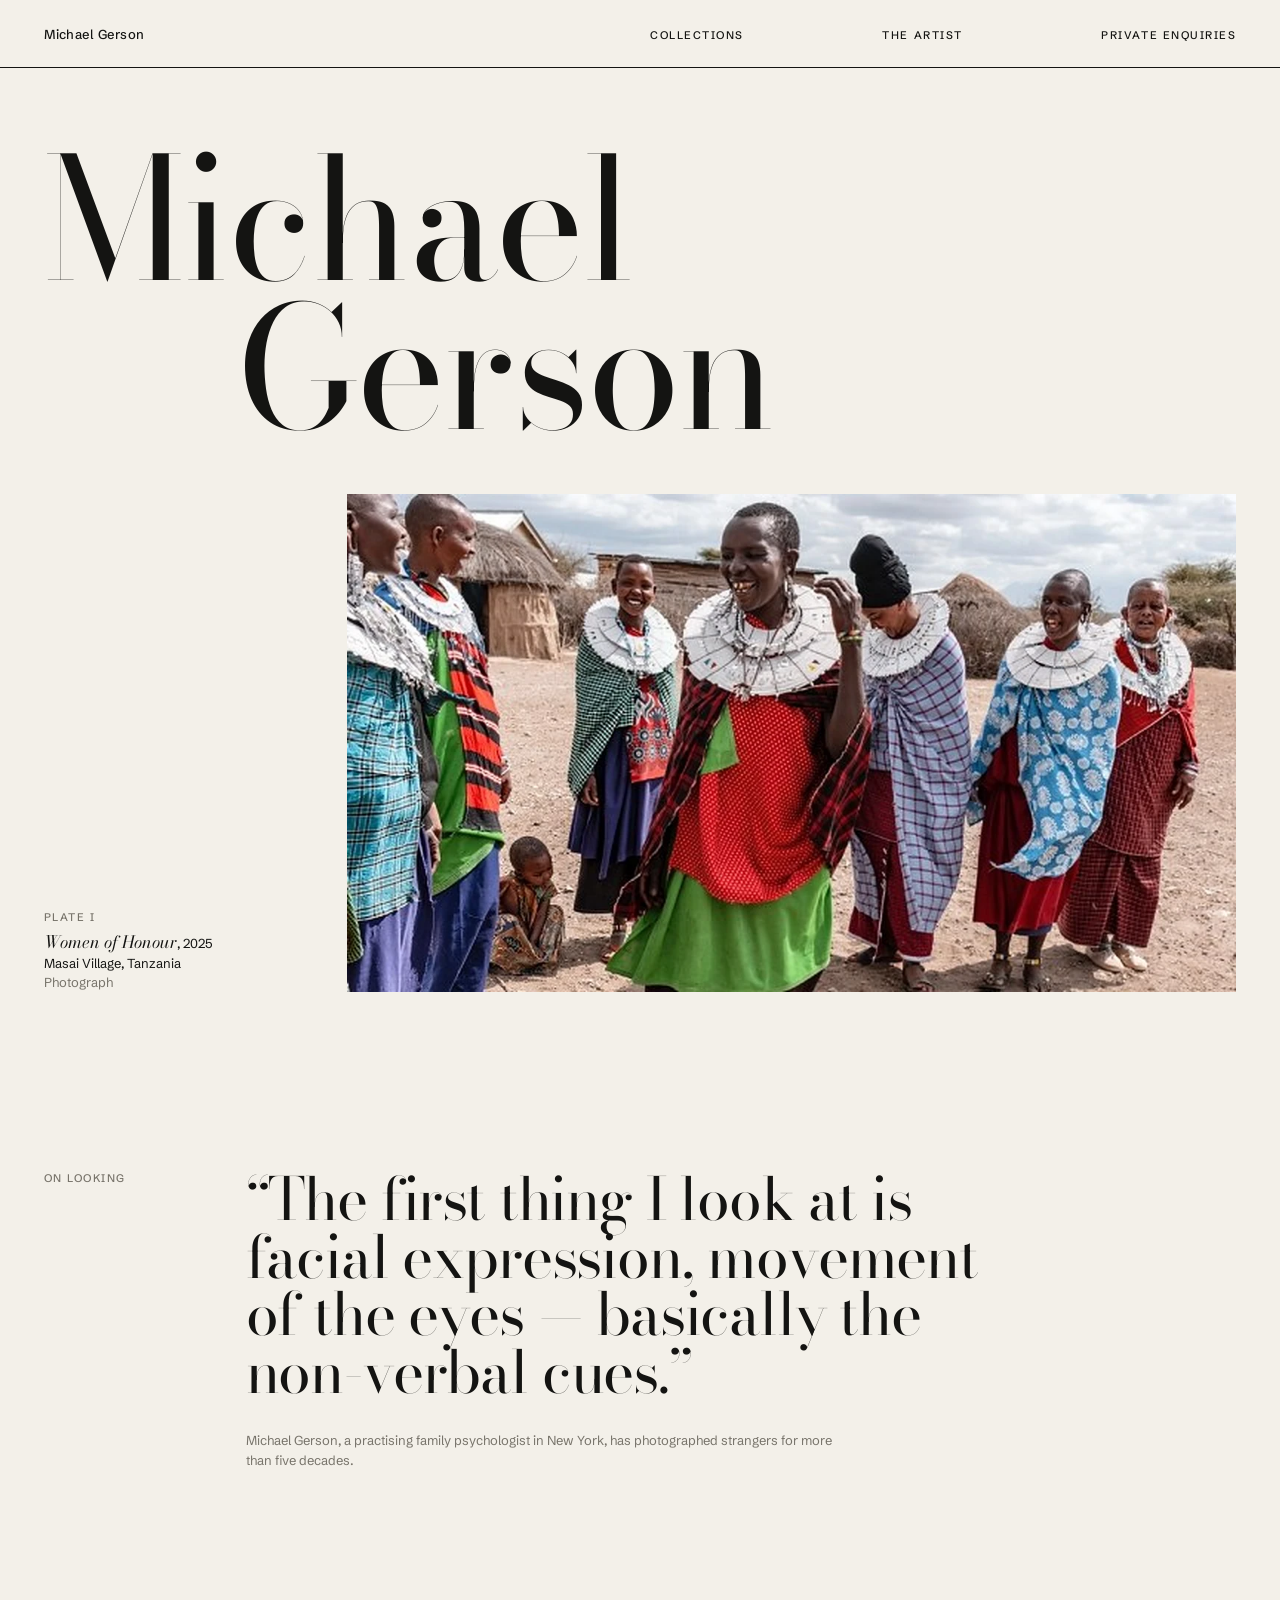
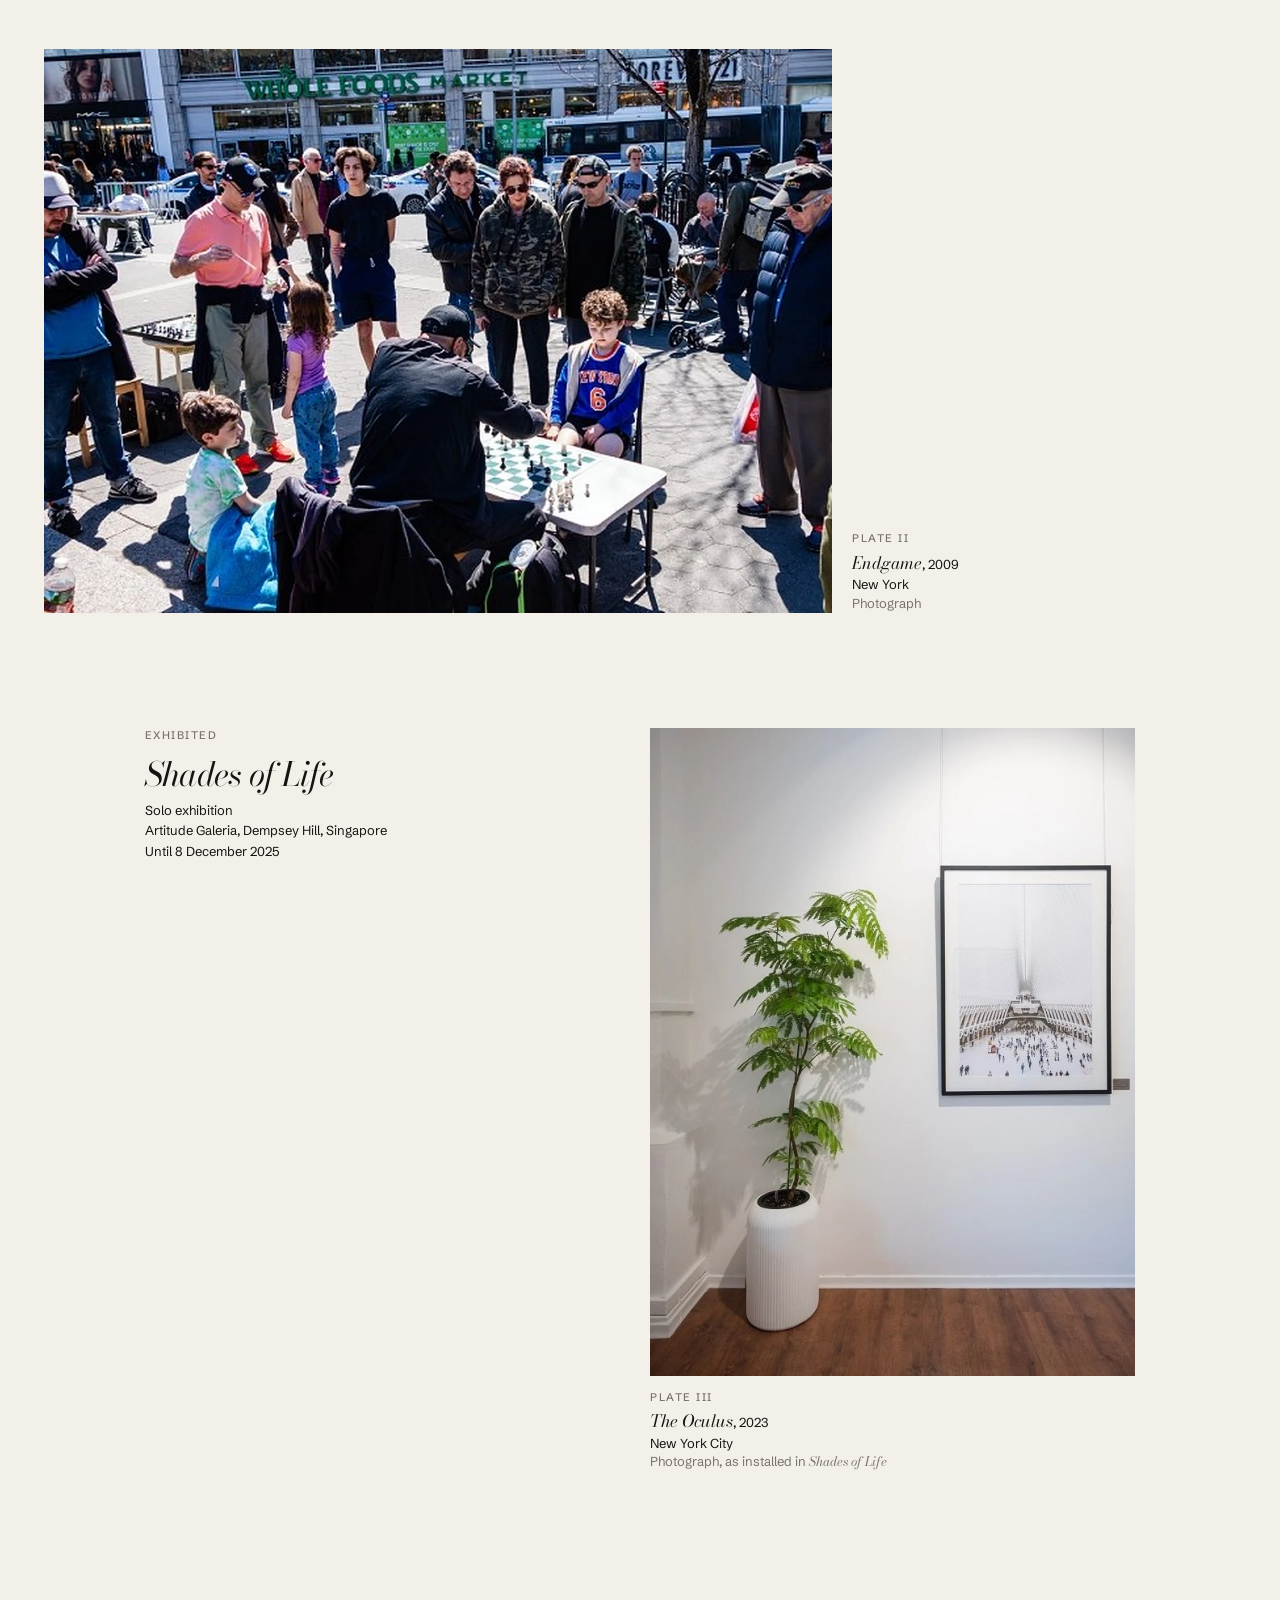
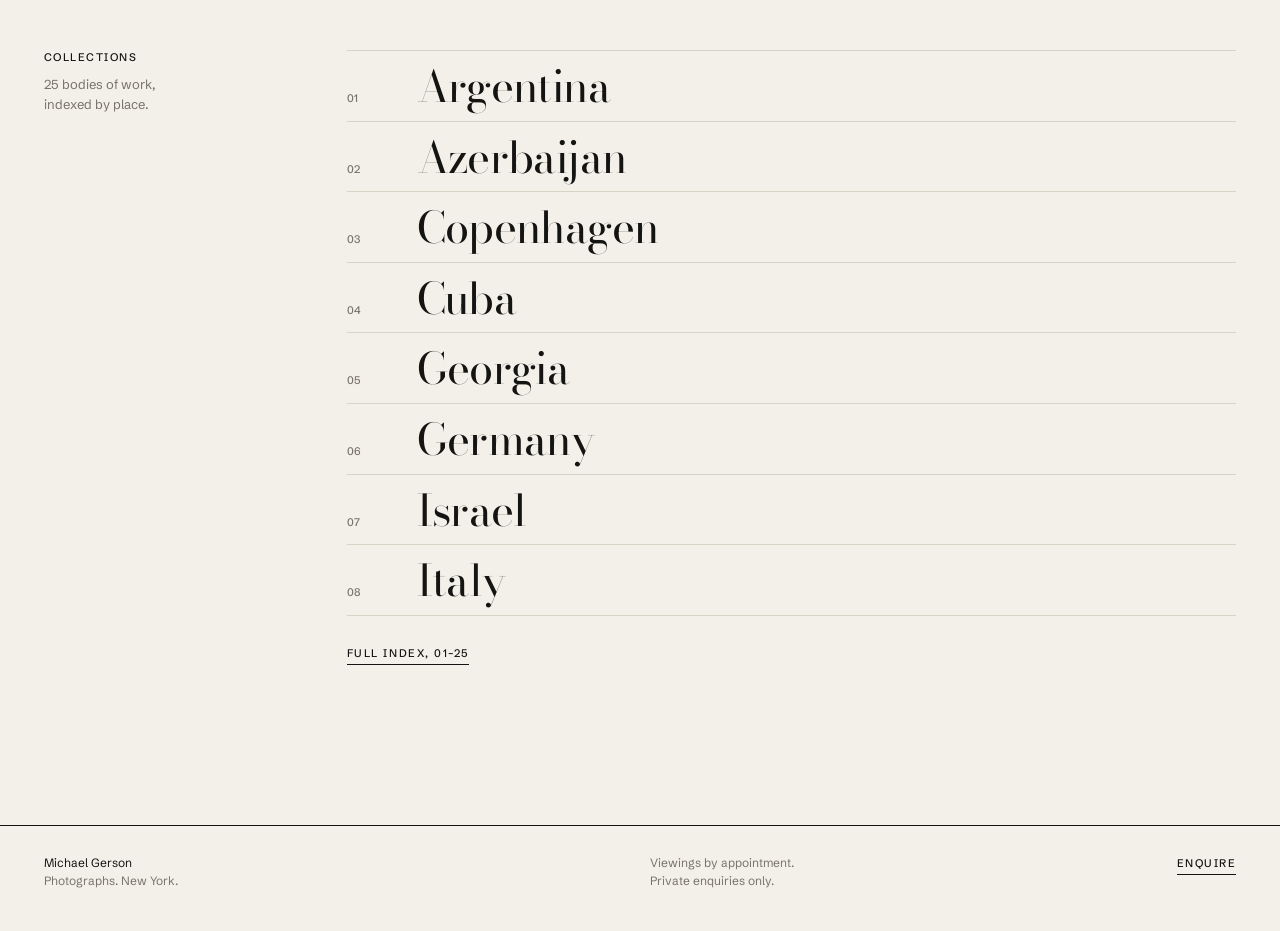
==== index.html @ fbf306a3 "Demo site" ====
<!doctype html><html lang="en"><head><meta charset="utf-8"><meta name="viewport" content="width=device-width,initial-scale=1"><title>Michael Gerson — Photographs</title><link rel="preconnect" href="https://fonts.gstatic.com" crossorigin><link rel="stylesheet" href="s.css"></head><body>
<header class="nav"><a class="n" href="index.html">Michael Gerson</a><ul><li><a href="collections.html" >Collections</a></li><li><a href="artist.html" >The Artist</a></li><li><a href="enquiries.html" >Private Enquiries</a></li></ul></header><main>
<section class="g" style="padding-top:clamp(40px,6vw,90px)"><h1 class="big" style="grid-column:1/13">Michael<br><span style="padding-left:1.15em">Gerson</span></h1></section>
<section class="g" style="margin-top:clamp(30px,4vw,60px)"><div class="c1" style="grid-column:1/4;align-self:end"><div class="cap"><span class=lab>Plate I</span><i>Women of Honour</i>, 2025<br>Masai Village, Tanzania<br><span class="mut">Photograph</span></div></div>
<a href="women-of-honour.html" style="grid-column:4/13"><picture><source srcset="img/women-of-honour.webp" type="image/webp"><img src="img/women-of-honour.jpg" width="1200" height="672" alt="Women of Honour, Masai Village, Tanzania, 2025" fetchpriority=high></picture></a></section>
<section class="g" style="margin-top:clamp(110px,14vw,220px)"><p class="lab mut" style="grid-column:1/3">On looking</p>
<blockquote class="h2" style="grid-column:3/11">“The first thing I look at is facial expression, movement of the eyes — basically the non-verbal cues.”</blockquote>
<p class="mut" style="grid-column:3/9;margin-top:28px;font-size:13px">Michael Gerson, a practising family psychologist in New York, has photographed strangers for more than five decades.</p></section>
<section class="g" style="margin-top:clamp(110px,14vw,220px);align-items:end"><a href="endgame.html" style="grid-column:1/9"><picture><source srcset="img/endgame.webp" type="image/webp"><img src="img/endgame.jpg" width="1200" height="858" alt="Endgame, New York, 2009" ></picture></a>
<div style="grid-column:9/12"><div class="cap"><span class=lab>Plate II</span><i>Endgame</i>, 2009<br>New York<br><span class="mut">Photograph</span></div></div></section>
<section class="g" style="margin-top:clamp(80px,9vw,140px)"><div class="hide-m" style="grid-column:2/6;align-self:start"><p class="lab mut">Exhibited</p><p class="h2" style="font-size:clamp(28px,2.6vw,40px);margin-top:14px"><i>Shades of Life</i></p><p style="margin-top:10px;font-size:13px">Solo exhibition<br>Artitude Galeria, Dempsey Hill, Singapore<br>Until 8 December 2025</p></div>
<a href="the-oculus.html" style="grid-column:7/12"><picture><source srcset="img/oculus-installation.webp" type="image/webp"><img src="img/oculus-installation.jpg" width="1200" height="1600" alt="The Oculus, New York City, 2023, installed at Artitude Galeria" ></picture><div class="cap"><span class=lab>Plate III</span><i>The Oculus</i>, 2023<br>New York City<br><span class="mut">Photograph, as installed in <i style='font-size:13px'>Shades of Life</i></span></div></a></section>
<section class="g" style="margin-top:clamp(120px,14vw,220px)"><div style="grid-column:1/4"><p class="lab">Collections</p><p class="mut" style="font-size:13px;margin-top:8px">25 bodies of work,<br>indexed by place.</p></div>
<div style="grid-column:4/13"><ol class="idx"><li><a href="enquiries.html?c=Argentina"><span class="no">01</span><span class="t">Argentina</span><span class="r">Viewing by appointment</span></a></li><li><a href="enquiries.html?c=Azerbaijan"><span class="no">02</span><span class="t">Azerbaijan</span><span class="r">Viewing by appointment</span></a></li><li><a href="enquiries.html?c=Copenhagen"><span class="no">03</span><span class="t">Copenhagen</span><span class="r">Viewing by appointment</span></a></li><li><a href="enquiries.html?c=Cuba"><span class="no">04</span><span class="t">Cuba</span><span class="r">Viewing by appointment</span></a></li><li><a href="enquiries.html?c=Georgia"><span class="no">05</span><span class="t">Georgia</span><span class="r">Viewing by appointment</span></a></li><li><a href="enquiries.html?c=Germany"><span class="no">06</span><span class="t">Germany</span><span class="r">Viewing by appointment</span></a></li><li><a href="enquiries.html?c=Israel"><span class="no">07</span><span class="t">Israel</span><span class="r">Viewing by appointment</span></a></li><li><a href="enquiries.html?c=Italy"><span class="no">08</span><span class="t">Italy</span><span class="r">Viewing by appointment</span></a></li></ol><p style="margin-top:24px"><a class="btn" href="collections.html">Full index, 01–25</a></p></div></section>
</main>
<footer class="foot"><div>Michael Gerson<br><span class="mut">Photographs. New York.</span></div><div class="mut">Viewings by appointment.<br>Private enquiries only.</div><div><a class="btn" href="enquiries.html">Enquire</a></div></footer></body></html>
---- s.css ----
@import url('https://fonts.googleapis.com/css2?family=Bodoni+Moda:ital,opsz,wght@0,6..96,400;0,6..96,500;1,6..96,400&family=Schibsted+Grotesk:wght@400;500&display=swap');
:root{--bone:#f3f0e9;--ink:#141412;--mut:#77736a;--rule:#d8d3c7;--red:#9b2c1f;--d:'Bodoni Moda',Didot,serif;--g:'Schibsted Grotesk',Helvetica,sans-serif;--m:clamp(20px,3.4vw,56px)}
*{box-sizing:border-box;margin:0;padding:0}body{background:var(--bone);color:var(--ink);font:400 15px/1.55 var(--g);-webkit-font-smoothing:antialiased}
a{color:inherit;text-decoration:none}img{display:block;width:100%;height:auto}
.lab{font:500 11px/1.4 var(--g);letter-spacing:.14em;text-transform:uppercase}.mut{color:var(--mut)}
i,em{font-family:var(--d);font-style:italic}
.nav{display:grid;grid-template-columns:repeat(12,1fr);gap:20px;padding:22px var(--m);align-items:baseline;border-bottom:1px solid var(--ink)}
.nav .n{grid-column:1/5;font:500 13px var(--g);letter-spacing:.02em}.nav ul{grid-column:7/13;display:flex;justify-content:space-between;list-style:none}
.nav ul a{font:500 11px var(--g);letter-spacing:.14em;text-transform:uppercase}.nav ul a[aria-current],.nav ul a:hover{text-decoration:underline;text-underline-offset:5px}
.g{display:grid;grid-template-columns:repeat(12,1fr);column-gap:20px;padding:0 var(--m)}
.big{font-family:var(--d);font-weight:400;font-size:clamp(64px,13.2vw,224px);line-height:.88;letter-spacing:-.01em}
.h2{font-family:var(--d);font-weight:400;font-size:clamp(36px,4.6vw,76px);line-height:.98;letter-spacing:-.02em}
.cap{font-size:13px;line-height:1.45;margin-top:14px}.cap i{font-size:17px}
.cap .lab{display:block;margin-bottom:4px;color:var(--mut)}
p.body{font-size:17px;line-height:1.55;max-width:31em}
.rule{border-top:1px solid var(--ink)}
.idx{list-style:none;counter-reset:c}.idx a{display:grid;grid-template-columns:70px 1fr auto;align-items:baseline;border-top:1px solid var(--rule);padding:14px 0 12px;position:relative;transition:padding .35s}
.idx li:last-child a{border-bottom:1px solid var(--rule)}.idx .no{font:500 11px var(--g);color:var(--mut)}.idx .t{font-family:var(--d);font-size:clamp(28px,3.4vw,52px);line-height:1;letter-spacing:-.015em}
.idx .r{font:500 11px var(--g);letter-spacing:.14em;text-transform:uppercase;opacity:0;transition:opacity .3s}
.idx a:hover{padding-left:18px}.idx a:hover .t{font-style:italic}.idx a:hover .r,.idx a:hover .no{opacity:1;color:var(--red)}
.idx .th{position:absolute;right:230px;top:50%;width:180px;transform:translateY(-50%);opacity:0;pointer-events:none;transition:opacity .3s;z-index:2}.idx a:hover .th{opacity:1}
.btn{display:inline-block;font:500 11px var(--g);letter-spacing:.14em;text-transform:uppercase;border-bottom:1px solid var(--ink);padding-bottom:4px}.btn:hover{color:var(--red);border-color:var(--red)}
.foot{margin-top:160px;padding:28px var(--m) 40px;border-top:1px solid var(--ink);display:grid;grid-template-columns:repeat(12,1fr);gap:20px;font-size:12px}
.foot>*:nth-child(1){grid-column:1/5}.foot>*:nth-child(2){grid-column:7/10}.foot>*:nth-child(3){grid-column:10/13;text-align:right}
form label{display:block;border-top:1px solid var(--ink);padding:12px 0 26px}form label span{display:block;margin-bottom:6px}
input,textarea,select{width:100%;border:0;background:none;font:400 22px var(--d);color:var(--ink);outline:none;padding:4px 0}textarea{min-height:90px;resize:vertical;font-size:20px}
button{background:var(--ink);color:var(--bone);border:0;font:500 11px var(--g);letter-spacing:.14em;text-transform:uppercase;padding:18px 28px;cursor:pointer}button:hover{background:var(--red)}
@media(max-width:860px){.g,.nav,.foot{grid-template-columns:1fr}.g>*,.foot>*{grid-column:1/-1!important}.nav ul{grid-column:1;gap:14px;flex-wrap:wrap;justify-content:flex-start;margin-top:10px}.foot>*:nth-child(3){text-align:left}.idx a{grid-template-columns:44px 1fr}.idx .r,.idx .th{display:none}.hide-m{display:none}.c1{order:2}}
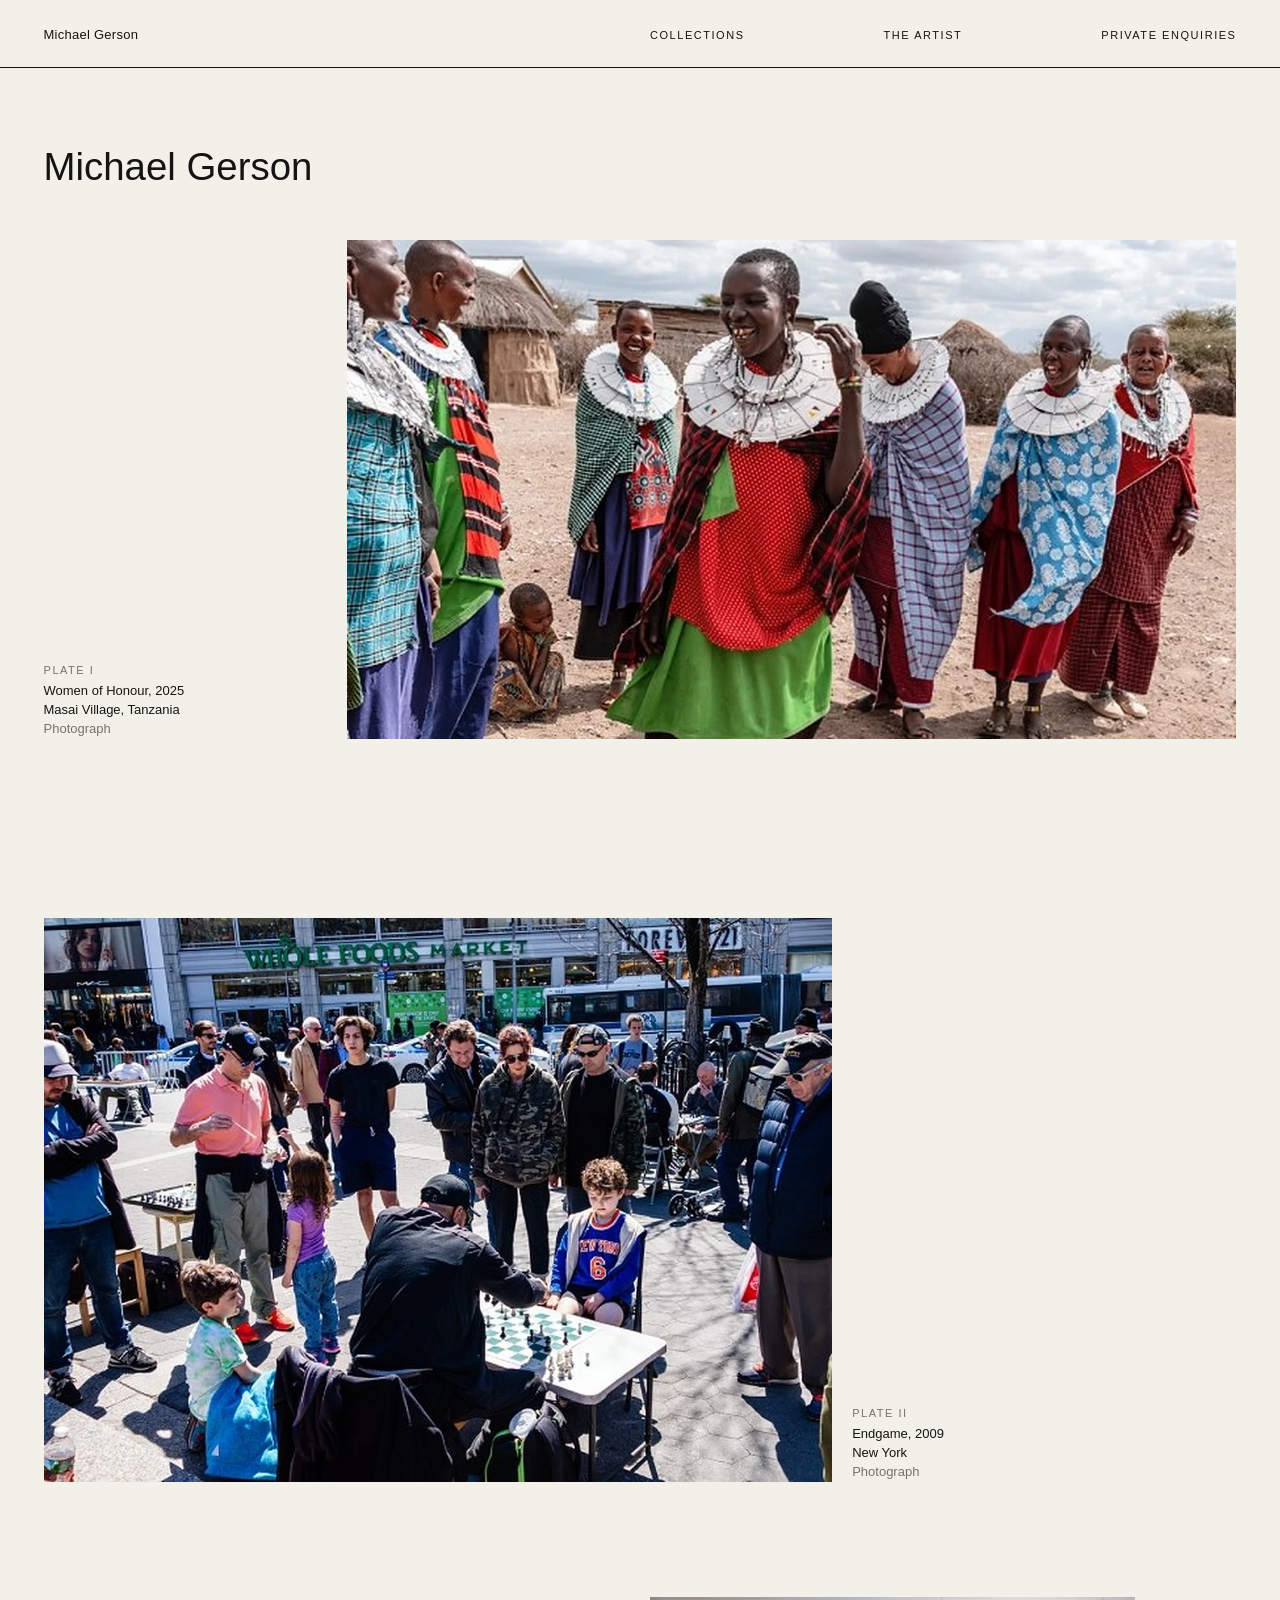
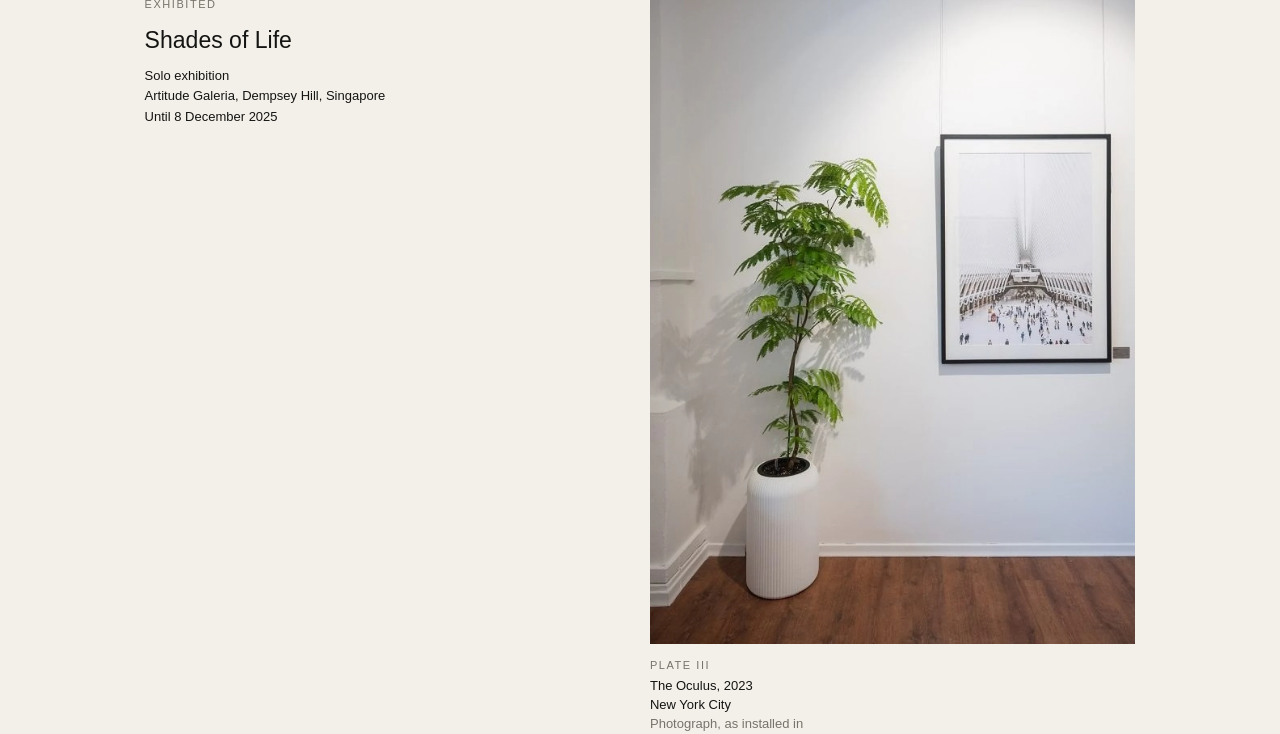
==== commit a7048551: "Plain Helvetica type, remove quotes and dashes" ====
--- a/index.html
+++ b/index.html
@@ -1,16 +1,13 @@
-<!doctype html><html lang="en"><head><meta charset="utf-8"><meta name="viewport" content="width=device-width,initial-scale=1"><title>Michael Gerson — Photographs</title><link rel="preconnect" href="https://fonts.gstatic.com" crossorigin><link rel="stylesheet" href="s.css"></head><body>
+<!doctype html><html lang="en"><head><meta charset="utf-8"><meta name="viewport" content="width=device-width,initial-scale=1"><title>Michael Gerson, Photographs</title><link rel="stylesheet" href="s.css"></head><body>
 <header class="nav"><a class="n" href="index.html">Michael Gerson</a><ul><li><a href="collections.html" >Collections</a></li><li><a href="artist.html" >The Artist</a></li><li><a href="enquiries.html" >Private Enquiries</a></li></ul></header><main>
-<section class="g" style="padding-top:clamp(40px,6vw,90px)"><h1 class="big" style="grid-column:1/13">Michael<br><span style="padding-left:1.15em">Gerson</span></h1></section>
+<section class="g" style="padding-top:clamp(40px,6vw,90px)"><h1 class="big" style="grid-column:1/13">Michael Gerson</h1></section>
 <section class="g" style="margin-top:clamp(30px,4vw,60px)"><div class="c1" style="grid-column:1/4;align-self:end"><div class="cap"><span class=lab>Plate I</span><i>Women of Honour</i>, 2025<br>Masai Village, Tanzania<br><span class="mut">Photograph</span></div></div>
 <a href="women-of-honour.html" style="grid-column:4/13"><picture><source srcset="img/women-of-honour.webp" type="image/webp"><img src="img/women-of-honour.jpg" width="1200" height="672" alt="Women of Honour, Masai Village, Tanzania, 2025" fetchpriority=high></picture></a></section>
-<section class="g" style="margin-top:clamp(110px,14vw,220px)"><p class="lab mut" style="grid-column:1/3">On looking</p>
-<blockquote class="h2" style="grid-column:3/11">“The first thing I look at is facial expression, movement of the eyes — basically the non-verbal cues.”</blockquote>
-<p class="mut" style="grid-column:3/9;margin-top:28px;font-size:13px">Michael Gerson, a practising family psychologist in New York, has photographed strangers for more than five decades.</p></section>
 <section class="g" style="margin-top:clamp(110px,14vw,220px);align-items:end"><a href="endgame.html" style="grid-column:1/9"><picture><source srcset="img/endgame.webp" type="image/webp"><img src="img/endgame.jpg" width="1200" height="858" alt="Endgame, New York, 2009" ></picture></a>
 <div style="grid-column:9/12"><div class="cap"><span class=lab>Plate II</span><i>Endgame</i>, 2009<br>New York<br><span class="mut">Photograph</span></div></div></section>
-<section class="g" style="margin-top:clamp(80px,9vw,140px)"><div class="hide-m" style="grid-column:2/6;align-self:start"><p class="lab mut">Exhibited</p><p class="h2" style="font-size:clamp(28px,2.6vw,40px);margin-top:14px"><i>Shades of Life</i></p><p style="margin-top:10px;font-size:13px">Solo exhibition<br>Artitude Galeria, Dempsey Hill, Singapore<br>Until 8 December 2025</p></div>
-<a href="the-oculus.html" style="grid-column:7/12"><picture><source srcset="img/oculus-installation.webp" type="image/webp"><img src="img/oculus-installation.jpg" width="1200" height="1600" alt="The Oculus, New York City, 2023, installed at Artitude Galeria" ></picture><div class="cap"><span class=lab>Plate III</span><i>The Oculus</i>, 2023<br>New York City<br><span class="mut">Photograph, as installed in <i style='font-size:13px'>Shades of Life</i></span></div></a></section>
+<section class="g" style="margin-top:clamp(80px,9vw,140px)"><div class="hide-m" style="grid-column:2/6;align-self:start"><p class="lab mut">Exhibited</p><p class="h2" style="margin-top:14px"><i>Shades of Life</i></p><p style="margin-top:10px;font-size:13px">Solo exhibition<br>Artitude Galeria, Dempsey Hill, Singapore<br>Until 8 December 2025</p></div>
+<a href="the-oculus.html" style="grid-column:7/12"><picture><source srcset="img/oculus-installation.webp" type="image/webp"><img src="img/oculus-installation.jpg" width="1200" height="1600" alt="The Oculus, New York City, 2023, installed at Artitude Galeria" ></picture><div class="cap"><span class=lab>Plate III</span><i>The Oculus</i>, 2023<br>New York City<br><span class="mut">Photograph, as installed in <i style='>Shades of Life</i></span></div></a></section>
 <section class="g" style="margin-top:clamp(120px,14vw,220px)"><div style="grid-column:1/4"><p class="lab">Collections</p><p class="mut" style="font-size:13px;margin-top:8px">25 bodies of work,<br>indexed by place.</p></div>
-<div style="grid-column:4/13"><ol class="idx"><li><a href="enquiries.html?c=Argentina"><span class="no">01</span><span class="t">Argentina</span><span class="r">Viewing by appointment</span></a></li><li><a href="enquiries.html?c=Azerbaijan"><span class="no">02</span><span class="t">Azerbaijan</span><span class="r">Viewing by appointment</span></a></li><li><a href="enquiries.html?c=Copenhagen"><span class="no">03</span><span class="t">Copenhagen</span><span class="r">Viewing by appointment</span></a></li><li><a href="enquiries.html?c=Cuba"><span class="no">04</span><span class="t">Cuba</span><span class="r">Viewing by appointment</span></a></li><li><a href="enquiries.html?c=Georgia"><span class="no">05</span><span class="t">Georgia</span><span class="r">Viewing by appointment</span></a></li><li><a href="enquiries.html?c=Germany"><span class="no">06</span><span class="t">Germany</span><span class="r">Viewing by appointment</span></a></li><li><a href="enquiries.html?c=Israel"><span class="no">07</span><span class="t">Israel</span><span class="r">Viewing by appointment</span></a></li><li><a href="enquiries.html?c=Italy"><span class="no">08</span><span class="t">Italy</span><span class="r">Viewing by appointment</span></a></li></ol><p style="margin-top:24px"><a class="btn" href="collections.html">Full index, 01–25</a></p></div></section>
+<div style="grid-column:4/13"><ol class="idx"><li><a href="enquiries.html?c=Argentina"><span class="no">01</span><span class="t">Argentina</span><span class="r">Viewing by appointment</span></a></li><li><a href="enquiries.html?c=Azerbaijan"><span class="no">02</span><span class="t">Azerbaijan</span><span class="r">Viewing by appointment</span></a></li><li><a href="enquiries.html?c=Copenhagen"><span class="no">03</span><span class="t">Copenhagen</span><span class="r">Viewing by appointment</span></a></li><li><a href="enquiries.html?c=Cuba"><span class="no">04</span><span class="t">Cuba</span><span class="r">Viewing by appointment</span></a></li><li><a href="enquiries.html?c=Georgia"><span class="no">05</span><span class="t">Georgia</span><span class="r">Viewing by appointment</span></a></li><li><a href="enquiries.html?c=Germany"><span class="no">06</span><span class="t">Germany</span><span class="r">Viewing by appointment</span></a></li><li><a href="enquiries.html?c=Israel"><span class="no">07</span><span class="t">Israel</span><span class="r">Viewing by appointment</span></a></li><li><a href="enquiries.html?c=Italy"><span class="no">08</span><span class="t">Italy</span><span class="r">Viewing by appointment</span></a></li></ol><p style="margin-top:24px"><a class="btn" href="collections.html">Full index, 01-25</a></p></div></section>
 </main>
 <footer class="foot"><div>Michael Gerson<br><span class="mut">Photographs. New York.</span></div><div class="mut">Viewings by appointment.<br>Private enquiries only.</div><div><a class="btn" href="enquiries.html">Enquire</a></div></footer></body></html>
--- a/s.css
+++ b/s.css
@@ -1,28 +1,27 @@
-@import url('https://fonts.googleapis.com/css2?family=Bodoni+Moda:ital,opsz,wght@0,6..96,400;0,6..96,500;1,6..96,400&family=Schibsted+Grotesk:wght@400;500&display=swap');
-:root{--bone:#f3f0e9;--ink:#141412;--mut:#77736a;--rule:#d8d3c7;--red:#9b2c1f;--d:'Bodoni Moda',Didot,serif;--g:'Schibsted Grotesk',Helvetica,sans-serif;--m:clamp(20px,3.4vw,56px)}
+:root{--bone:#f3f0e9;--ink:#141412;--mut:#77736a;--rule:#d8d3c7;--red:#9b2c1f;--d:'Helvetica Neue',Helvetica,Arial,sans-serif;--g:'Helvetica Neue',Helvetica,Arial,sans-serif;--m:clamp(20px,3.4vw,56px)}
 *{box-sizing:border-box;margin:0;padding:0}body{background:var(--bone);color:var(--ink);font:400 15px/1.55 var(--g);-webkit-font-smoothing:antialiased}
 a{color:inherit;text-decoration:none}img{display:block;width:100%;height:auto}
 .lab{font:500 11px/1.4 var(--g);letter-spacing:.14em;text-transform:uppercase}.mut{color:var(--mut)}
-i,em{font-family:var(--d);font-style:italic}
+i,em{font-style:normal}
 .nav{display:grid;grid-template-columns:repeat(12,1fr);gap:20px;padding:22px var(--m);align-items:baseline;border-bottom:1px solid var(--ink)}
 .nav .n{grid-column:1/5;font:500 13px var(--g);letter-spacing:.02em}.nav ul{grid-column:7/13;display:flex;justify-content:space-between;list-style:none}
 .nav ul a{font:500 11px var(--g);letter-spacing:.14em;text-transform:uppercase}.nav ul a[aria-current],.nav ul a:hover{text-decoration:underline;text-underline-offset:5px}
 .g{display:grid;grid-template-columns:repeat(12,1fr);column-gap:20px;padding:0 var(--m)}
-.big{font-family:var(--d);font-weight:400;font-size:clamp(64px,13.2vw,224px);line-height:.88;letter-spacing:-.01em}
-.h2{font-family:var(--d);font-weight:400;font-size:clamp(36px,4.6vw,76px);line-height:.98;letter-spacing:-.02em}
-.cap{font-size:13px;line-height:1.45;margin-top:14px}.cap i{font-size:17px}
+.big{font-family:var(--d);font-weight:400;font-weight:500;font-size:clamp(28px,3vw,40px);line-height:1.15;letter-spacing:0}
+.h2{font-family:var(--d);font-weight:400;font-size:clamp(20px,1.8vw,26px);line-height:1.3;letter-spacing:0}
+.cap{font-size:13px;line-height:1.45;margin-top:14px}
 .cap .lab{display:block;margin-bottom:4px;color:var(--mut)}
 p.body{font-size:17px;line-height:1.55;max-width:31em}
 .rule{border-top:1px solid var(--ink)}
 .idx{list-style:none;counter-reset:c}.idx a{display:grid;grid-template-columns:70px 1fr auto;align-items:baseline;border-top:1px solid var(--rule);padding:14px 0 12px;position:relative;transition:padding .35s}
-.idx li:last-child a{border-bottom:1px solid var(--rule)}.idx .no{font:500 11px var(--g);color:var(--mut)}.idx .t{font-family:var(--d);font-size:clamp(28px,3.4vw,52px);line-height:1;letter-spacing:-.015em}
+.idx li:last-child a{border-bottom:1px solid var(--rule)}.idx .no{font:500 11px var(--g);color:var(--mut)}.idx .t{font-family:var(--d);font-size:clamp(18px,1.6vw,22px);line-height:1.3}
 .idx .r{font:500 11px var(--g);letter-spacing:.14em;text-transform:uppercase;opacity:0;transition:opacity .3s}
-.idx a:hover{padding-left:18px}.idx a:hover .t{font-style:italic}.idx a:hover .r,.idx a:hover .no{opacity:1;color:var(--red)}
+.idx a:hover{padding-left:18px}.idx a:hover .r,.idx a:hover .no{opacity:1;color:var(--red)}
 .idx .th{position:absolute;right:230px;top:50%;width:180px;transform:translateY(-50%);opacity:0;pointer-events:none;transition:opacity .3s;z-index:2}.idx a:hover .th{opacity:1}
 .btn{display:inline-block;font:500 11px var(--g);letter-spacing:.14em;text-transform:uppercase;border-bottom:1px solid var(--ink);padding-bottom:4px}.btn:hover{color:var(--red);border-color:var(--red)}
 .foot{margin-top:160px;padding:28px var(--m) 40px;border-top:1px solid var(--ink);display:grid;grid-template-columns:repeat(12,1fr);gap:20px;font-size:12px}
 .foot>*:nth-child(1){grid-column:1/5}.foot>*:nth-child(2){grid-column:7/10}.foot>*:nth-child(3){grid-column:10/13;text-align:right}
 form label{display:block;border-top:1px solid var(--ink);padding:12px 0 26px}form label span{display:block;margin-bottom:6px}
-input,textarea,select{width:100%;border:0;background:none;font:400 22px var(--d);color:var(--ink);outline:none;padding:4px 0}textarea{min-height:90px;resize:vertical;font-size:20px}
+input,textarea,select{width:100%;border:0;background:none;font:400 18px var(--d);color:var(--ink);outline:none;padding:4px 0}textarea{min-height:90px;resize:vertical;font-size:17px}
 button{background:var(--ink);color:var(--bone);border:0;font:500 11px var(--g);letter-spacing:.14em;text-transform:uppercase;padding:18px 28px;cursor:pointer}button:hover{background:var(--red)}
 @media(max-width:860px){.g,.nav,.foot{grid-template-columns:1fr}.g>*,.foot>*{grid-column:1/-1!important}.nav ul{grid-column:1;gap:14px;flex-wrap:wrap;justify-content:flex-start;margin-top:10px}.foot>*:nth-child(3){text-align:left}.idx a{grid-template-columns:44px 1fr}.idx .r,.idx .th{display:none}.hide-m{display:none}.c1{order:2}}
